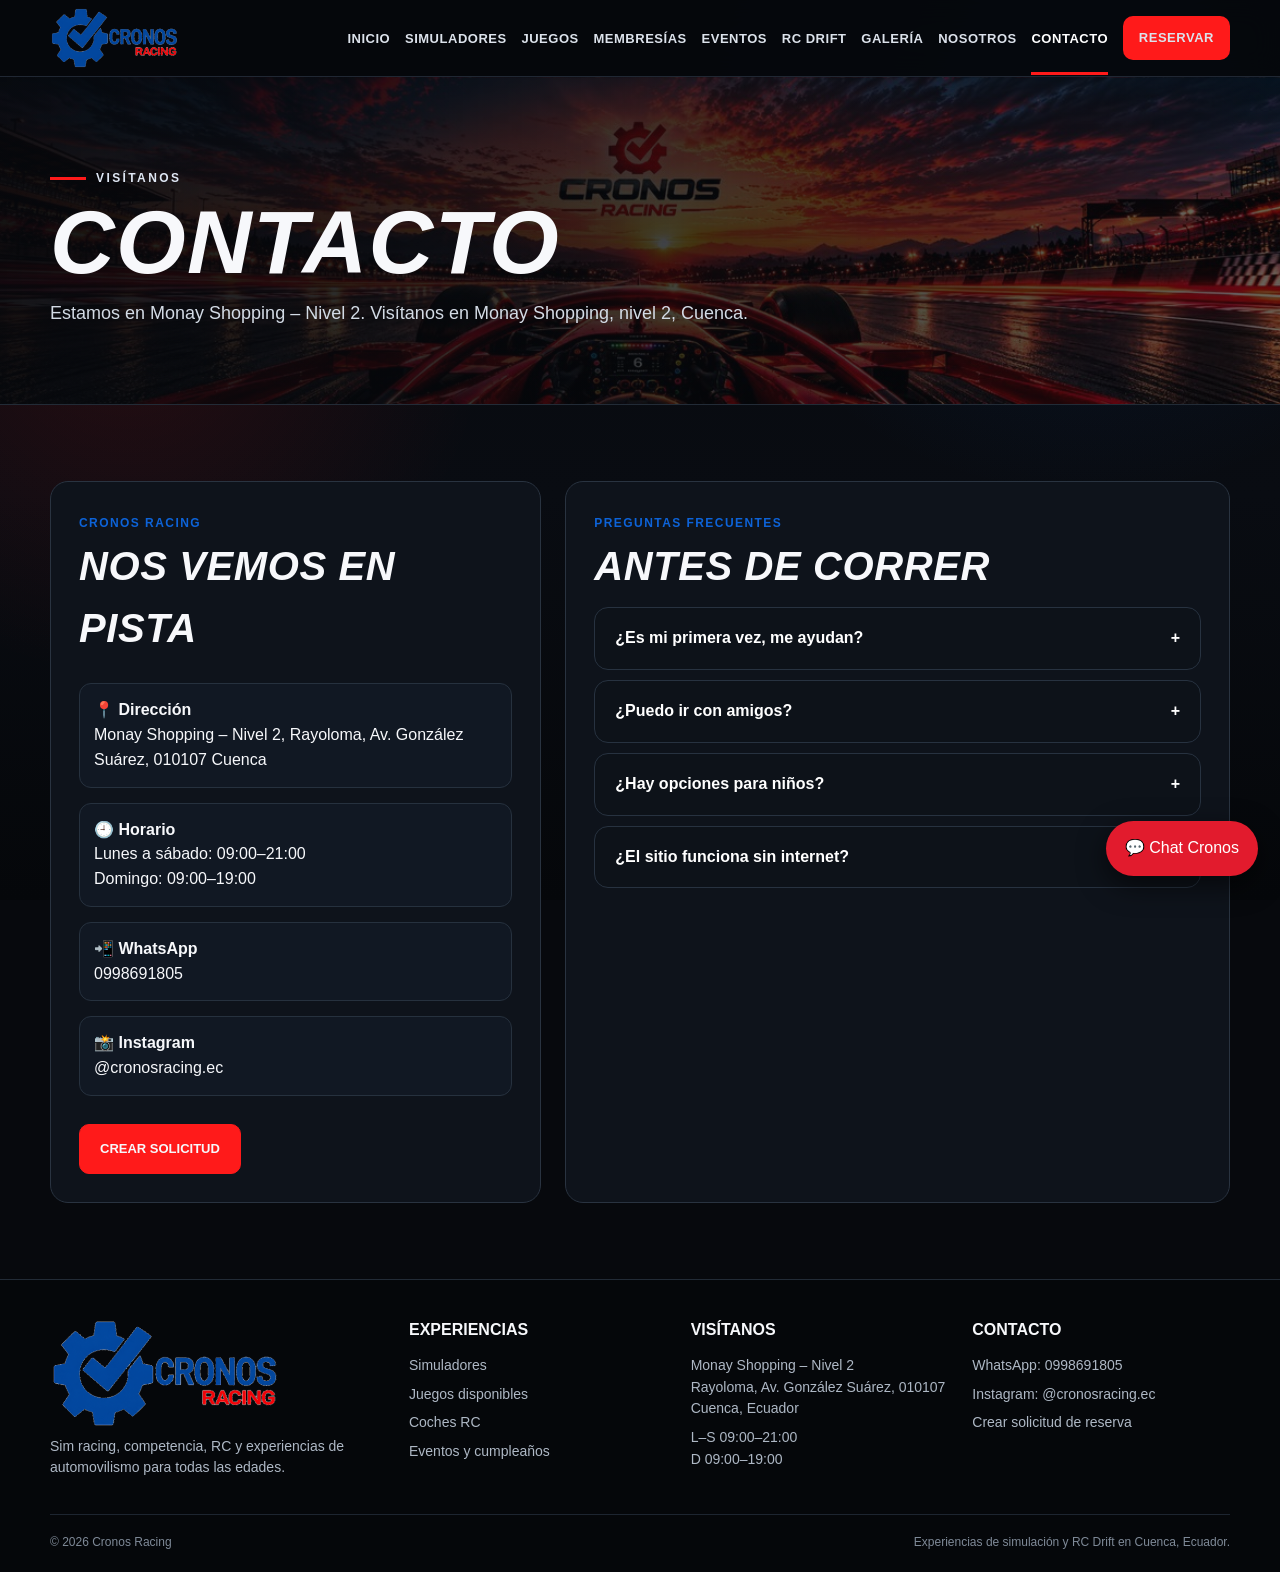
==== sitio/contacto.html @ 38cf517f "Add files via upload" ====
<!doctype html>
<html lang="es">
<head>
<meta charset="utf-8">
<meta name="viewport" content="width=device-width,initial-scale=1">
<meta name="description" content="Cronos Racing Cuenca: simuladores de carreras, RC Drift, membresías, eventos y promociones. Encuéntranos en Monay Shopping, nivel 2.">
<meta name="robots" content="index, follow">
<meta name="theme-color" content="#07090d">
<title>Contacto | Cronos Racing</title>
<link rel="icon" href="assets/images/logo-oficial.png">
<link rel="stylesheet" href="assets/css/styles.css">
</head>
<body>


<header class="site-header">
  <div class="container nav">
    <a class="brand" href="index.html"><img src="assets/images/logo-oficial.png" alt="Cronos Racing"></a>
    <button class="menu-btn" aria-label="Abrir menú">☰</button>
    <nav class="nav-links">
      <a class="" href="index.html">Inicio</a><a class="" href="simuladores.html">Simuladores</a><a class="" href="juegos.html">Juegos</a><a class="" href="membresias.html">Membresías</a><a class="" href="eventos.html">Eventos</a><a class="" href="rc-drift.html">RC Drift</a><a class="" href="galeria.html">Galería</a><a class="" href="nosotros.html">Nosotros</a><a class="active" href="contacto.html">Contacto</a>
      <a class="nav-cta " href="reservar.html">Reservar</a>
    </nav>
  </div>
</header>

<section class="page-hero"><div class="container"><span class="eyebrow">Visítanos</span><h1>Contacto</h1><p>Estamos en Monay Shopping – Nivel 2. Visítanos en Monay Shopping, nivel 2, Cuenca.</p></div></section>
<section class="section"><div class="container contact-grid">
<div class="contact-card"><span class="kicker">Cronos Racing</span><h2>Nos vemos en pista</h2><div class="contact-list"><div><b>📍 Dirección</b><br>Monay Shopping – Nivel 2, Rayoloma, Av. González Suárez, 010107 Cuenca</div><div><b>🕘 Horario</b><br>Lunes a sábado: 09:00–21:00<br>Domingo: 09:00–19:00</div><div><b>📲 WhatsApp</b><br>0998691805</div><div><b>📸 Instagram</b><br>@cronosracing.ec</div></div><div class="btns"><a class="btn primary" href="reservar.html">Crear solicitud</a></div></div>
<div class="form-card"><span class="kicker">Preguntas frecuentes</span><h2>Antes de correr</h2><div class="faq">
<div class="faq-item"><button class="faq-q">¿Es mi primera vez, me ayudan? <span>+</span></button><div class="faq-a">Sí. El equipo te ayuda a elegir auto, pista y configuración.</div></div>
<div class="faq-item"><button class="faq-q">¿Puedo ir con amigos? <span>+</span></button><div class="faq-a">Sí. Pueden comparar tiempos o armar una competencia entre ustedes.</div></div>
<div class="faq-item"><button class="faq-q">¿Hay opciones para niños? <span>+</span></button><div class="faq-a">Sí. La experiencia se adapta al nivel y edad del piloto.</div></div>
<div class="faq-item"><button class="faq-q">¿El sitio funciona sin internet? <span>+</span></button><div class="faq-a">Sí. Todas las páginas, imágenes y estilos están guardados localmente. Los enlaces externos como WhatsApp sí requieren conexión.</div></div>
</div></div>
</div></section>


<footer class="footer">
  <div class="container footer-grid">
    <div>
      <img src="assets/images/logo-oficial.png" alt="Cronos Racing">
      <p>Sim racing, competencia, RC y experiencias de automovilismo para todas las edades.</p>
    </div>
    <div><h4>Experiencias</h4><a href="simuladores.html">Simuladores</a><a href="juegos.html">Juegos disponibles</a><a href="rc-drift.html">Coches RC</a><a href="eventos.html">Eventos y cumpleaños</a></div>
    <div><h4>Visítanos</h4><p>Monay Shopping – Nivel 2<br>Rayoloma, Av. González Suárez, 010107 Cuenca, Ecuador</p><p>L–S 09:00–21:00<br>D 09:00–19:00</p></div>
    <div><h4>Contacto</h4><p>WhatsApp: 0998691805</p><p>Instagram: @cronosracing.ec</p><a href="reservar.html">Crear solicitud de reserva</a></div>
  </div>
  <div class="container footer-bottom">
    <span>© 2026 Cronos Racing</span>
    <span>Experiencias de simulación y RC Drift en Cuenca, Ecuador.</span>
  </div>
</footer>

<script src="assets/js/promociones.js" defer></script>
<script src="assets/js/app.js" defer></script>

</body></html>
---- sitio/assets/css/styles.css ----
:root{
  --bg:#07090d; --bg2:#0d1118; --panel:#111722; --panel2:#171e29;
  --white:#f7f8fb; --muted:#aeb7c5; --red:#ff1a1a; --blue:#0d63d8;
  --line:#26303d; --radius:18px; --shadow:0 18px 45px rgba(0,0,0,.35);
}
*{box-sizing:border-box}
html{scroll-behavior:smooth}
body{margin:0;background:var(--bg);color:var(--white);font-family:Arial,Helvetica,sans-serif;line-height:1.55}
body::before{content:"";position:fixed;inset:0;z-index:-2;background:
radial-gradient(circle at 85% 10%,rgba(13,99,216,.15),transparent 30%),
radial-gradient(circle at 10% 35%,rgba(255,26,26,.12),transparent 28%),
linear-gradient(180deg,#06080c,#090c12 55%,#05070a)}
a{color:inherit;text-decoration:none}
img{max-width:100%;display:block}
.container{width:min(1180px,92vw);margin:auto}
.site-header{position:sticky;top:0;z-index:50;background:rgba(6,8,12,.94);backdrop-filter:blur(14px);border-bottom:1px solid #202733}
.nav{min-height:76px;display:flex;align-items:center;gap:28px}
.brand img{width:220px;height:62px;object-fit:contain;object-position:left center}
.nav-links{display:flex;align-items:center;gap:18px;margin-left:auto;font-size:13px;font-weight:800;text-transform:uppercase;letter-spacing:.04em}
.nav-links a{padding:28px 0 23px;border-bottom:3px solid transparent;color:#dce2eb}
.nav-links a:hover,.nav-links a.active{color:white;border-color:var(--red)}
.nav-cta{background:var(--red)!important;padding:12px 16px!important;border-radius:10px;border:0!important}
.menu-btn{display:none;margin-left:auto;background:#151b24;border:1px solid #2b3543;color:white;border-radius:10px;padding:10px 12px;font-size:20px}
.hero{min-height:610px;position:relative;display:grid;align-items:center;overflow:hidden;border-bottom:1px solid #202a36}
.hero::before{content:"";position:absolute;inset:0;background:
linear-gradient(90deg,rgba(3,5,8,.96) 0%,rgba(3,5,8,.86) 38%,rgba(3,5,8,.32) 68%,rgba(3,5,8,.55) 100%),
url("../images/hero.jpg") center/cover no-repeat;z-index:-1}
.hero-grid{display:grid;grid-template-columns:1.03fr .97fr;align-items:center;min-height:610px}
.hero-copy{padding:70px 0}
.eyebrow{display:inline-flex;gap:10px;align-items:center;color:#dfe7f4;font-weight:800;text-transform:uppercase;letter-spacing:.2em;font-size:12px}
.eyebrow::before{content:"";width:36px;height:3px;background:var(--red)}
h1,h2,h3,.display{font-family:Impact,Haettenschweiler,"Arial Narrow Bold",Arial,sans-serif;font-weight:800;font-style:italic;text-transform:uppercase;letter-spacing:.015em}
.hero h1{font-size:clamp(54px,6.6vw,98px);line-height:.89;margin:20px 0 18px;max-width:760px}
.hero h1 span{color:var(--red)}
.hero p{font-size:18px;color:#d9e0e9;max-width:650px}
.btns{display:flex;flex-wrap:wrap;gap:12px;margin-top:28px}
.btn{display:inline-flex;align-items:center;justify-content:center;gap:9px;padding:14px 20px;border-radius:10px;font-weight:900;text-transform:uppercase;font-size:13px;border:1px solid #3a4657;background:#111721}
.btn.primary{background:var(--red);border-color:var(--red)}
.btn.blue{background:var(--blue);border-color:var(--blue)}
.btn:hover{transform:translateY(-1px);filter:brightness(1.08)}
.hero-cronitos{align-self:end;justify-self:end;width:min(480px,40vw);filter:drop-shadow(0 18px 40px rgba(0,0,0,.45))}
.hero-badges{display:flex;gap:24px;flex-wrap:wrap;margin-top:32px;color:#cbd5e2;font-size:13px;font-weight:700}
.hero-badges span{display:flex;gap:8px;align-items:center}
.hero-badges b{color:white}
.section{padding:76px 0}
.section.light{background:#f5f7fa;color:#0d121a}
.section-head{display:flex;justify-content:space-between;align-items:end;gap:20px;margin-bottom:28px}
.section-head h2{font-size:clamp(36px,4vw,58px);line-height:.94;margin:0}
.section-head p{max-width:620px;color:var(--muted);margin:0}
.light .section-head p{color:#54606e}
.accent{color:var(--red)}
.cards{display:grid;grid-template-columns:repeat(3,1fr);gap:18px}
.card{background:linear-gradient(145deg,#111722,#0b0f15);border:1px solid #242e3b;border-radius:var(--radius);overflow:hidden;box-shadow:var(--shadow)}
.card-image{aspect-ratio:16/10;overflow:hidden;position:relative}
.card-image img{width:100%;height:100%;object-fit:cover;transition:.3s}
.card:hover .card-image img{transform:scale(1.03)}
.card-body{padding:22px}
.card h3{font-size:30px;margin:0 0 8px}
.card p{color:#aeb8c6;margin:0 0 16px}
.tag{display:inline-block;color:white;background:var(--red);font-size:11px;font-weight:900;padding:6px 9px;border-radius:999px;text-transform:uppercase;letter-spacing:.08em}
.price-grid{display:grid;grid-template-columns:repeat(3,1fr);gap:12px;margin-top:18px}
.price{border:1px solid #313b48;border-radius:13px;padding:16px;text-align:center;background:#0a0e14}
.price strong{font-size:28px;display:block;color:white}
.price small{color:#9ca8b7;font-weight:700}
.memberships{display:grid;grid-template-columns:repeat(3,1fr);gap:16px}
.membership{position:relative;padding:26px;border-radius:18px;min-height:265px;background:linear-gradient(145deg,#171c25,#080b10);border:1px solid #2a3442;overflow:hidden}
.membership::after{content:"";position:absolute;inset:auto -60px -80px auto;width:180px;height:180px;border-radius:50%;background:var(--tone);filter:blur(40px);opacity:.24}
.membership.start{--tone:#d69b2d;border-top:3px solid #d69b2d}
.membership.advance{--tone:#0d63d8;border-top:3px solid #0d63d8}
.membership.elite{--tone:#ffffff;border-top:3px solid #dfe9f7;box-shadow:0 0 0 1px rgba(255,255,255,.08),0 16px 40px rgba(13,99,216,.12)}
.membership h3{font-size:36px;margin:0}
.membership .big{font:italic 800 44px Impact,Arial,sans-serif;margin-top:16px}
.membership ul{padding-left:18px;color:#c5cfda}
.membership.elite .tag{background:white;color:#07101c}
.strip{padding:36px;border-radius:22px;background:
linear-gradient(100deg,rgba(13,99,216,.20),rgba(255,26,26,.13)),
linear-gradient(145deg,#121824,#080b10);border:1px solid #283445;display:flex;gap:24px;align-items:center;justify-content:space-between}
.strip h3{font-size:38px;margin:0}
.strip p{margin:8px 0 0;color:#bcc6d3}
.event-grid{display:grid;grid-template-columns:1.35fr .65fr;gap:20px}
.feature-card{position:relative;min-height:390px;border-radius:22px;overflow:hidden;border:1px solid #26303d}
.feature-card img{position:absolute;inset:0;width:100%;height:100%;object-fit:cover}
.feature-card::after{content:"";position:absolute;inset:0;background:linear-gradient(180deg,transparent 20%,rgba(0,0,0,.93) 100%)}
.feature-copy{position:absolute;z-index:2;bottom:0;left:0;right:0;padding:28px}
.feature-copy h3{font-size:42px;margin:0}
.feature-copy p{margin:4px 0 0;color:#dce3ea}
.info-grid{display:grid;grid-template-columns:repeat(4,1fr);gap:14px}
.info{padding:20px;border:1px solid #283240;border-radius:15px;background:#0e131b}
.info b{display:block;margin-bottom:6px}
.info span{color:#aab5c3;font-size:14px}
.page-hero{padding:86px 0 58px;border-bottom:1px solid #222b36;background:
linear-gradient(90deg,rgba(6,8,12,.94),rgba(6,8,12,.60)),
url("../images/sunset.jpg") center/cover}
.page-hero h1{font-size:clamp(50px,7vw,92px);line-height:.9;margin:14px 0}
.page-hero p{max-width:720px;color:#d3dbe5;font-size:18px}
.split{display:grid;grid-template-columns:1fr 1fr;gap:32px;align-items:center}
.media{border-radius:22px;overflow:hidden;border:1px solid #2a3441;box-shadow:var(--shadow)}
.media img{width:100%;height:auto}
.kicker{color:var(--blue);font-weight:900;text-transform:uppercase;letter-spacing:.12em;font-size:12px}
.copy h2{font-size:48px;margin:8px 0 14px}
.copy p{color:#b9c3d0}
.checks{display:grid;gap:10px;margin:20px 0}
.check{display:flex;gap:10px;align-items:start;color:#d8e0e8}
.check::before{content:"✓";color:#fff;background:var(--blue);width:22px;height:22px;border-radius:50%;display:grid;place-items:center;font-size:12px;font-weight:900;flex:0 0 auto}
.table-wrap{overflow:auto;border:1px solid #2a3441;border-radius:16px}
table{width:100%;border-collapse:collapse;min-width:650px}
th,td{padding:15px 16px;border-bottom:1px solid #252f3b;text-align:left}
th{background:#121924;text-transform:uppercase;font-size:12px;letter-spacing:.08em}
td{color:#cbd4df}
.gallery{display:grid;grid-template-columns:repeat(3,1fr);gap:12px}
.gallery button{padding:0;border:0;background:none;border-radius:15px;overflow:hidden;cursor:pointer;aspect-ratio:4/3}
.gallery img{width:100%;height:100%;object-fit:cover;transition:.25s}
.gallery button:hover img{transform:scale(1.03)}
.modal{position:fixed;inset:0;background:rgba(0,0,0,.92);display:none;place-items:center;z-index:100;padding:30px}
.modal.open{display:grid}
.modal img{max-width:min(1200px,94vw);max-height:88vh;border-radius:14px}
.modal-close{position:absolute;right:24px;top:18px;border:0;background:#fff;color:#111;border-radius:50%;width:44px;height:44px;font-size:24px;cursor:pointer}
.faq{display:grid;gap:10px}
.faq-item{border:1px solid #273240;border-radius:14px;overflow:hidden;background:#0d1219}
.faq-q{width:100%;background:none;color:white;border:0;text-align:left;padding:18px 20px;font-weight:900;font-size:16px;cursor:pointer;display:flex;justify-content:space-between}
.faq-a{display:none;padding:0 20px 18px;color:#aeb8c5}
.faq-item.open .faq-a{display:block}
.contact-grid{display:grid;grid-template-columns:.85fr 1.15fr;gap:24px}
.contact-card,.form-card{padding:28px;background:#0e131b;border:1px solid #293340;border-radius:18px}
.contact-card h2,.form-card h2{font-size:40px;margin:0 0 10px}
.contact-list{display:grid;gap:15px;margin-top:24px}
.contact-list div{padding:14px;border-radius:12px;background:#111823;border:1px solid #26313e}
form{display:grid;gap:14px}
label{font-size:12px;text-transform:uppercase;letter-spacing:.08em;font-weight:800;color:#bac4d1}
input,select,textarea{width:100%;padding:13px 14px;border-radius:10px;border:1px solid #354151;background:#0a0f15;color:white;font:inherit}
textarea{min-height:110px;resize:vertical}
.form-row{display:grid;grid-template-columns:1fr 1fr;gap:12px}
.notice{padding:13px 15px;border-radius:10px;background:#101c2d;border:1px solid #20406a;color:#cfe3ff;font-size:13px}
.saved{display:none;padding:12px 14px;border-radius:10px;background:#0f2a1b;border:1px solid #225f3d;color:#d4ffe5}
.saved.show{display:block}
.footer{border-top:1px solid #222b36;background:#05070a;padding:38px 0 20px}
.footer-grid{display:grid;grid-template-columns:1.3fr repeat(3,1fr);gap:24px}
.footer img{width:230px}
.footer h4{margin:0 0 12px;text-transform:uppercase}
.footer a,.footer p{display:block;color:#aeb8c5;font-size:14px;margin:7px 0}
.footer-bottom{margin-top:28px;padding-top:18px;border-top:1px solid #1d2530;color:#7f8a98;font-size:12px;display:flex;justify-content:space-between;gap:15px;flex-wrap:wrap}
.pill{display:inline-flex;padding:6px 10px;border-radius:999px;border:1px solid #3b4655;color:#ccd5df;font-size:12px}
.offline-badge{position:fixed;right:16px;bottom:16px;z-index:40;background:#0e1724;border:1px solid #294b77;color:#cfe2ff;padding:9px 12px;border-radius:999px;font-size:11px;font-weight:800;box-shadow:var(--shadow)}
@media(max-width:980px){
  .menu-btn{display:block}
  .nav-links{display:none;position:absolute;left:4vw;right:4vw;top:76px;background:#0b0f15;border:1px solid #2a3442;border-radius:14px;padding:10px;flex-direction:column;align-items:stretch}
  .nav-links.open{display:flex}
  .nav-links a{padding:12px;border:0;border-radius:8px}
  .nav-links a:hover,.nav-links a.active{background:#151c26}
  .hero-grid,.split,.contact-grid,.event-grid{grid-template-columns:1fr}
  .hero-cronitos{position:absolute;right:-30px;bottom:0;width:320px;opacity:.42}
  .cards,.memberships{grid-template-columns:1fr 1fr}
  .info-grid{grid-template-columns:1fr 1fr}
  .gallery{grid-template-columns:1fr 1fr}
  .footer-grid{grid-template-columns:1fr 1fr}
}
@media(max-width:640px){
  .brand img{width:170px}
  .hero h1{font-size:54px}
  .hero-copy{padding:48px 0}
  .cards,.memberships,.info-grid,.gallery,.footer-grid,.form-row{grid-template-columns:1fr}
  .section{padding:54px 0}
  .section-head{align-items:start;flex-direction:column}
  .strip{align-items:flex-start;flex-direction:column}
  .page-hero{padding:58px 0 44px}
}


/* ====== PUBLICACIONES DESTACADAS ====== */
.featured-wrap{padding:24px 0 14px;background:#06080c;border-bottom:1px solid #202733}
.featured-head{display:flex;align-items:end;justify-content:space-between;gap:18px;margin-bottom:14px}
.featured-head h2{margin:4px 0 0;font-size:30px}
.featured-timer{color:#8793a3;font-size:12px;text-transform:uppercase;letter-spacing:.08em}
.featured-slider{position:relative;height:360px;border:1px solid #293340;border-radius:18px;overflow:hidden;background:#0b0f15;box-shadow:var(--shadow)}
.featured-slide{position:absolute;inset:0;opacity:0;visibility:hidden;transition:opacity .7s ease,visibility .7s ease}
.featured-slide.active{opacity:1;visibility:visible}
.featured-slide img{position:absolute;inset:0;width:100%;height:100%;object-fit:cover;object-position:center}
.featured-slide::after{content:"";position:absolute;inset:0;background:linear-gradient(90deg,rgba(4,6,9,.94) 0%,rgba(4,6,9,.80) 36%,rgba(4,6,9,.22) 72%,rgba(4,6,9,.38) 100%)}
.featured-overlay{position:absolute;z-index:2;left:38px;top:50%;transform:translateY(-50%);max-width:560px}
.featured-overlay h3{font-size:48px;line-height:.95;margin:13px 0 8px}
.featured-overlay p{color:#d5dce6;margin:0 0 18px}
.featured-arrow{position:absolute;z-index:4;top:50%;transform:translateY(-50%);width:42px;height:58px;border:1px solid rgba(255,255,255,.25);background:rgba(0,0,0,.45);color:#fff;font-size:34px;border-radius:10px;cursor:pointer}
.featured-arrow.prev{left:12px}
.featured-arrow.next{right:12px}
.featured-dots{position:absolute;z-index:4;bottom:14px;right:18px;display:flex;gap:7px}
.featured-dot{width:9px;height:9px;border-radius:2px;border:1px solid white;background:transparent;cursor:pointer;padding:0}
.featured-dot.active{background:var(--red);border-color:var(--red)}

/* ====== JUEGOS ====== */
.games-hero{background:linear-gradient(90deg,rgba(6,8,12,.96),rgba(6,8,12,.62)),url("../images/simulator.jpg") center/cover}
.game-grid{display:grid;grid-template-columns:repeat(2,1fr);gap:16px}
.game-grid.compact{grid-template-columns:repeat(4,1fr)}
.game-card{display:grid;grid-template-columns:90px 1fr;gap:18px;align-items:center;background:linear-gradient(145deg,#111722,#0a0f15);border:1px solid #293442;border-radius:16px;padding:18px;min-height:150px}
.game-grid.compact .game-card{grid-template-columns:66px 1fr;min-height:135px}
.game-mark{width:82px;height:82px;border-radius:14px;display:grid;place-items:center;background:linear-gradient(145deg,#0d63d8,#082c63);border:1px solid #347ee2;font:italic 900 29px Impact,Arial,sans-serif;box-shadow:inset 0 0 18px rgba(255,255,255,.08)}
.game-grid.compact .game-mark{width:62px;height:62px;font-size:23px}
.game-card h3{font-size:25px;margin:5px 0 5px}
.game-card p{margin:0;color:#aeb9c6;font-size:14px}
.game-platform{color:#fff;background:#ff1a1a;padding:4px 7px;border-radius:6px;font-size:10px;font-weight:900;letter-spacing:.08em}
.game-cta{margin-top:24px}

/* ====== RESERVA - CANTIDADES ====== */
.equipment-box{border:1px solid #2c3745;border-radius:16px;padding:18px;background:#0a0f15}
.equipment-title{display:flex;justify-content:space-between;align-items:end;gap:18px;margin-bottom:14px}
.equipment-title h3{font-size:27px;margin:3px 0 0}
.equipment-title small{color:#8f9aaa}
.equipment-grid{display:grid;grid-template-columns:1fr 1fr;gap:10px}
.equipment-item{display:flex;justify-content:space-between;align-items:center;gap:14px;background:#111823;border:1px solid #26313e;border-radius:12px;padding:14px;text-transform:none;letter-spacing:0}
.equipment-item span{display:grid;gap:3px}
.equipment-item b{font-size:14px;color:#f6f8fb}
.equipment-item small{font-size:11px;color:#8f9aaa}
.equipment-item input{width:76px;text-align:center;font-weight:900;font-size:18px}
.form-error{display:none;background:#2a1010;border:1px solid #6b2424;color:#ffd6d6;padding:11px 13px;border-radius:10px}
.form-error.show{display:block}

/* Ninguna imagen de contenido se presenta en marcos circulares */
.card-image,.feature-card,.media,.gallery button,.featured-slider,.featured-slide img{border-radius:0}
.card,.feature-card,.media,.featured-slider{border-radius:16px}

@media(max-width:980px){
  .game-grid.compact{grid-template-columns:1fr 1fr}
  .featured-slider{height:330px}
}
@media(max-width:640px){
  .featured-head{align-items:flex-start;flex-direction:column}
  .featured-timer{display:none}
  .featured-slider{height:390px}
  .featured-overlay{left:22px;right:22px;top:auto;bottom:34px;transform:none}
  .featured-overlay h3{font-size:36px}
  .featured-slide::after{background:linear-gradient(180deg,rgba(4,6,9,.12),rgba(4,6,9,.92) 68%)}
  .game-grid,.game-grid.compact,.equipment-grid{grid-template-columns:1fr}
  .equipment-title{align-items:flex-start;flex-direction:column}
}


/* ====== DESTACADOS INTEGRADOS CON LA PORTADA ====== */
.featured-wrap{
  padding:26px 0 0;
  background:linear-gradient(180deg,#06080c 0%,#07090d 100%);
  border-bottom:0;
}
.featured-head{
  margin-bottom:10px;
}
.featured-head h2{
  margin:4px 0 0;
}
.featured-slider{
  width:100%;
  height:390px;
  border:0;
  border-radius:0;
  box-shadow:none;
  background:transparent;
  overflow:hidden;
}
.featured-slide{
  border-radius:0;
}
.featured-slide img{
  border-radius:0 !important;
}
.featured-slide::after{
  background:
    linear-gradient(90deg,rgba(4,6,9,.94) 0%,rgba(4,6,9,.78) 38%,rgba(4,6,9,.16) 76%,rgba(4,6,9,.28) 100%);
}
.featured-overlay{
  left:24px;
}
.featured-dots{
  bottom:16px;
  right:10px;
}
.featured-arrow{
  border-radius:4px;
  background:rgba(0,0,0,.28);
  border-color:rgba(255,255,255,.18);
}
.hero{
  border-top:0;
  margin-top:0;
}
@media(max-width:640px){
  .featured-wrap{padding-top:18px}
  .featured-slider{height:400px}
  .featured-overlay{left:18px;right:18px}
}


/* ====== PUBLICACIONES DESTACADAS: VERSIÓN FULL-BLEED ====== */
.featured-wrap{
  position:relative;
  width:100%;
  padding:0;
  margin:0;
  background:#06080c;
  border:0;
  overflow:hidden;
}
.featured-label{
  position:absolute;
  z-index:7;
  top:18px;
  left:max(24px,calc((100vw - 1180px)/2));
  font-size:11px;
  font-weight:900;
  letter-spacing:.18em;
  color:#fff;
  text-transform:uppercase;
  padding-left:42px;
  text-shadow:0 2px 10px rgba(0,0,0,.65);
}
.featured-label::before{
  content:"";
  position:absolute;
  left:0;
  top:50%;
  width:30px;
  height:3px;
  background:var(--red);
  transform:translateY(-50%);
}
.featured-wrap .featured-slider{
  width:100vw;
  max-width:none;
  height:410px;
  margin:0;
  border:0;
  border-radius:0;
  box-shadow:none;
  background:#06080c;
}
.featured-wrap .featured-overlay{
  left:max(24px,calc((100vw - 1180px)/2));
  max-width:600px;
}
.featured-wrap .featured-dots{
  right:max(24px,calc((100vw - 1180px)/2));
}
.featured-wrap .featured-arrow.prev{left:18px}
.featured-wrap .featured-arrow.next{right:18px}
.featured-wrap + .hero{
  margin-top:0;
  border-top:0;
}
@media(max-width:640px){
  .featured-label{left:18px;top:14px;font-size:10px}
  .featured-wrap .featured-slider{height:420px}
  .featured-wrap .featured-overlay{left:18px;right:18px}
  .featured-wrap .featured-dots{right:18px}
  .featured-wrap .featured-arrow.prev{left:8px}
  .featured-wrap .featured-arrow.next{right:8px}
}


/* CRONOS RACING — RESPONSIVE V4 — reglas compartidas */
html{width:100%;overflow-x:clip;-webkit-text-size-adjust:100%}
body{min-width:0;overflow-x:clip}
*,*::before,*::after{min-width:0}
img,video,iframe,svg{max-width:100%}
button,input,select,textarea{font:inherit}
button,.btn,a,input,select,textarea{-webkit-tap-highlight-color:transparent}
:focus-visible{outline:3px solid #76acff;outline-offset:3px}
.container{width:min(1180px,calc(100% - 40px))}
.nav{gap:clamp(10px,1.6vw,24px)}
.brand{flex:0 1 auto;min-width:0}
.brand img{max-width:100%;height:auto;max-height:62px}
.nav-links{gap:clamp(7px,1.15vw,18px);min-width:0}
.nav-links a{white-space:nowrap}
.hero-grid>*{min-width:0}
.hero h1,.page-hero h1,.section-head h2,.copy h2,.feature-copy h3{overflow-wrap:break-word}
.hero h1{font-size:clamp(42px,6.6vw,98px)}
.cards,.memberships,.gallery,.info-grid,.footer-grid,.event-grid,.split,.contact-grid,.form-row,.price-grid{min-width:0}
.card,.membership,.feature-card,.info,.contact-card,.form-card{min-width:0}
.table-wrap{max-width:100%;overflow-x:auto;-webkit-overflow-scrolling:touch}
.table-wrap table{min-width:650px}
.featured-wrap .featured-slider{width:100%;max-width:100%}
.featured-slide img{object-fit:cover}
.featured-overlay,.feature-copy{min-width:0}
.btn,.nav-cta{min-height:44px}
input,select,textarea{min-width:0;max-width:100%}
@media(max-width:1100px){
  .menu-btn{display:flex;align-items:center;justify-content:center;flex-shrink:0;min-width:46px;min-height:46px;cursor:pointer}
  .nav-links{display:none;position:absolute;top:calc(100% + 1px);left:0;right:0;max-height:calc(100dvh - 80px);overflow-y:auto;overscroll-behavior:contain;background:#0b0f15;padding:12px max(20px,calc((100vw - 1180px)/2));border:1px solid #2a3442;border-radius:0 0 14px 14px;box-shadow:0 14px 30px rgba(0,0,0,.55);flex-direction:column;align-items:stretch;margin:0;gap:2px}
  .nav-links.open{display:flex}
  .nav-links a{white-space:normal;padding:13px 15px;border:0;border-radius:8px;min-height:44px}
  .nav-links a:hover,.nav-links a.active{background:#151c26}
}
@media(min-width:1101px){.nav-links{display:flex!important}}
@media(max-width:980px){
  .hero-grid,.split,.contact-grid,.event-grid{grid-template-columns:minmax(0,1fr)}
  .hero-grid{min-height:520px}
  .hero{min-height:520px}
  .hero-copy{position:relative;z-index:1;padding:62px 0}
  .cards,.memberships{grid-template-columns:repeat(2,minmax(0,1fr))}
  .gallery,.info-grid,.footer-grid{grid-template-columns:repeat(2,minmax(0,1fr))}
  .strip{flex-wrap:wrap}
}
@media(max-width:640px){
  .container{width:calc(100% - 32px)}
  .nav{min-height:66px}
  .brand img{width:min(174px,calc(100vw - 110px));max-height:54px}
  .nav-links{max-height:calc(100dvh - 67px)}
  .hero,.hero-grid{min-height:0}
  .hero-copy{padding:58px 0 72px}
  .hero h1{font-size:clamp(40px,12vw,64px);line-height:.96}
  .hero p,.page-hero p{font-size:16px}
  .hero-cronitos{width:min(255px,58vw);right:-40px;opacity:.22;pointer-events:none}
  .hero-badges{gap:10px 16px}
  .btns{display:grid;grid-template-columns:minmax(0,1fr);gap:10px}
  .btns .btn{width:100%;text-align:center}
  .section{padding:46px 0}
  .cards,.memberships,.info-grid,.gallery,.footer-grid,.form-row,.price-grid{grid-template-columns:minmax(0,1fr)}
  .card-body,.contact-card,.form-card{padding:18px}
  .copy h2{font-size:clamp(34px,9vw,48px)}
  .section-head h2{font-size:clamp(34px,10vw,52px)}
  .strip{padding:22px;gap:16px}
  .strip h3{font-size:clamp(28px,8vw,38px)}
  .feature-card{min-height:310px}
  .feature-copy{padding:20px}
  .feature-copy h3{font-size:clamp(28px,8vw,42px)}
  .page-hero{padding:46px 0 38px}
  .page-hero h1{font-size:clamp(40px,12vw,68px)}
  .featured-wrap .featured-slider{height:clamp(390px,112vw,500px)}
  .featured-wrap .featured-overlay{left:22px;right:22px;max-width:none;top:50%}
  .featured-slide::after{background:linear-gradient(90deg,rgba(4,6,9,.92),rgba(4,6,9,.55))}
  .featured-wrap .featured-arrow.prev{left:4px}
  .featured-wrap .featured-arrow.next{right:4px}
  .featured-wrap .featured-dots{right:16px;bottom:10px}
  .featured-label{left:16px}
  .footer{padding-bottom:60px}
  .offline-badge{bottom:8px;right:8px;max-width:calc(100vw - 16px);font-size:10px}
  .modal{padding:12px}
  .modal img{max-width:100%;max-height:82dvh;object-fit:contain}
  .modal-close{right:12px;top:12px}
}
@media(max-width:380px){
  .container{width:calc(100% - 24px)}
  .hero h1{font-size:40px}
  .featured-overlay{font-size:14px}
  .membership{padding:18px}
  .membership .big{font-size:36px}
  .card h3{font-size:26px}
}
@media(prefers-reduced-motion:reduce){html{scroll-behavior:auto}*,*::before,*::after{transition-duration:.01ms!important;animation-duration:.01ms!important}}

/* V5: noticias compactas y chat adaptable */
.featured-wrap .featured-slider{height:275px}
.featured-wrap .featured-overlay{max-width:550px}
.featured-wrap .featured-overlay h3{font-size:clamp(23px,3vw,38px);line-height:1.1}
@media(max-width:640px){
 .featured-wrap .featured-slider{height:290px}
 .featured-wrap .featured-overlay{bottom:33px;left:20px;right:20px}
 .featured-wrap .featured-overlay h3{font-size:clamp(22px,6vw,29px)}
 .featured-wrap .featured-overlay p{font-size:13px;line-height:1.35;margin:6px 0 10px}
 .featured-wrap .featured-overlay .btn{padding:9px 13px;font-size:12px}
}
.cr-chat-toggle{position:fixed;right:22px;bottom:24px;z-index:1200;border:0;border-radius:999px;background:#e21b2d;color:#fff;font:800 15px inherit;font-family:inherit;padding:15px 19px;cursor:pointer;box-shadow:0 9px 28px #0009;display:flex;align-items:center;gap:9px}
.cr-chat-toggle:hover{background:#bb1123}
.cr-chat{position:fixed;z-index:1201;right:22px;bottom:86px;width:min(365px,calc(100vw - 24px));height:min(520px,calc(100dvh - 110px));display:none;flex-direction:column;border:1px solid #46505b;border-radius:17px;overflow:hidden;background:#111820;color:#fff;box-shadow:0 15px 65px #000b;font-family:inherit}
.cr-chat.open{display:flex}
.cr-chat-head{background:#ad0f21;display:flex;align-items:center;justify-content:space-between;padding:13px 16px;gap:12px}
.cr-chat-head strong{display:block;font-size:16px}.cr-chat-head small{display:block;font-size:11px;opacity:.9;margin-top:2px}
.cr-chat-close{background:transparent;color:#fff;border:0;cursor:pointer;font-size:26px;line-height:1;padding:3px}
.cr-chat-messages{padding:17px 13px;overflow-y:auto;flex:1;display:flex;flex-direction:column;gap:10px;overscroll-behavior:contain}
.cr-chat-bubble{max-width:91%;padding:10px 13px;border-radius:13px;background:#26313c;color:#f4f6fa;font-size:13px;line-height:1.45;white-space:pre-line;overflow-wrap:anywhere}
.cr-chat-bubble.user{background:#ae192a;align-self:flex-end}
.cr-chat-options{display:flex;flex-wrap:wrap;gap:6px;padding:11px 13px 4px;border-top:1px solid #303943}
.cr-chat-options button{font:inherit;font-size:12px;color:#fff;border:1px solid #535f6a;border-radius:18px;background:#1e2933;padding:7px 10px;cursor:pointer}
.cr-chat-options button:hover{border-color:#e21b2d}
.cr-chat-form{display:flex;gap:6px;padding:10px 12px 12px}
.cr-chat-form input{width:100%;flex:1;min-width:0;background:#fff;color:#111;border:1px solid #c9c9c9;border-radius:9px;padding:10px 11px;font:inherit;font-size:13px}
.cr-chat-form button{border:0;border-radius:9px;background:#e21b2d;color:#fff;padding:10px 12px;font:700 13px inherit;font-family:inherit;cursor:pointer}
.cr-chat-wa{display:block;text-align:center;background:#193b2b;color:#e0ffea!important;text-decoration:none;padding:10px;font-size:13px;font-weight:700}
@media(max-width:480px){.cr-chat-toggle{right:13px;bottom:14px;padding:13px 15px}.cr-chat{right:10px;bottom:72px;width:calc(100vw - 20px);height:min(510px,calc(100dvh - 91px))}}

/* Cronos Racing V6 - catálogo detallado */
.cr-product-grid{display:grid;grid-template-columns:repeat(4,minmax(0,1fr));gap:16px;margin-top:26px}
.cr-product{background:#111721;color:#fff;border:1px solid #354153;border-radius:14px;overflow:hidden;display:flex;flex-direction:column;min-width:0}
.cr-product img{width:100%;height:155px;object-fit:cover}
.cr-product-body{padding:18px;display:flex;flex:1;flex-direction:column;gap:12px}
.cr-product h3{font-size:1.35rem;margin:0;color:#fff}
.cr-product p,.cr-product li{color:#d8e0e9;font-size:.94rem;line-height:1.55}
.cr-product ul{padding-left:19px;margin:0;flex:1}
.cr-product .cr-prices{display:grid;grid-template-columns:repeat(3,minmax(0,1fr));gap:5px}
.cr-product .cr-prices>div{border-radius:7px;text-align:center;background:#222d3c;padding:10px 2px}
.cr-product .cr-prices small{display:block;font-size:.7rem;color:#b7c3d1}
.cr-product .cr-prices strong{display:block;font-size:1.3rem;color:#fff}
.cr-product .btn{display:block;text-align:center}
.cr-table-scroll{width:100%;overflow-x:auto}
.cr-compare{width:100%;border-collapse:collapse;min-width:560px}
.cr-compare th,.cr-compare td{padding:13px 15px;text-align:left;border-bottom:1px solid #8893a24a}
.cr-compare th{background:#131d2a;color:white}.cr-compare td{line-height:1.5}
.cr-feature{margin:14px 0;padding:16px 20px;background:#111b2b;border-left:4px solid #e51629;color:#fff;border-radius:6px}
.cr-price-note{font-size:.88rem;opacity:.83;margin-top:10px}
@media(max-width:1100px){.cr-product-grid{grid-template-columns:repeat(2,minmax(0,1fr))}}
@media(max-width:640px){.cr-product-grid{grid-template-columns:1fr}.cr-product img{height:195px}.cr-product-body{padding:16px}.cr-product .cr-prices strong{font-size:1.25rem}}

/* V8: Nuevos juegos y galería personal */
.game-platform.testing{background:#233449;border:1px solid #617994;color:#d7eaff;display:inline-block}
.testing-games{margin-bottom:10px}.testing-note{font-size:13px;color:#a9b8ca}
.gallery-toolbar{display:flex;gap:20px;align-items:center;justify-content:space-between;flex-wrap:wrap;margin-bottom:14px}
.gallery-toolbar h2{margin:0 0 6px}.gallery-toolbar p{margin:0;color:#b6c0ce;font-size:14px}
.gallery-upload-btn{display:inline-flex;align-items:center;gap:11px;background:#ed1428;color:white;font-weight:800;padding:13px 20px;cursor:pointer;border-radius:9px;white-space:nowrap;min-height:48px}
.gallery-upload-btn:hover{background:#be0c1e}.gallery-local-note{color:#acb9cb;font-size:12px;margin:0 0 22px;line-height:1.5}
.gallery-user-item{position:relative;min-width:0}.gallery-user-item button[data-lightbox]{display:block;width:100%;height:100%}
.gallery-user-item .gallery-remove{position:absolute;right:8px;top:8px;background:rgba(7,9,13,.9);color:white;border:1px solid #64748b;border-radius:8px;padding:7px 9px;cursor:pointer;font-weight:700;z-index:2;aspect-ratio:auto;width:auto;height:auto}
@media(max-width:600px){.gallery-toolbar{align-items:stretch}.gallery-toolbar > div{width:100%}.gallery-upload-btn{justify-content:center;width:100%}}

/* V9: carrusel y administrador local de promociones */
.promo-wrap .featured-label{z-index:3}
.promo-manager{background:#090d13;padding:10px 0 22px}
.promo-admin-details{border:1px solid #334052;background:#111823;border-radius:12px;color:#f2f5fa}
.promo-admin-details>summary{cursor:pointer;padding:14px 18px;font-weight:750;list-style-position:inside}
.promo-admin-content{padding:0 18px 20px}
.promo-admin-content p{color:#c4ceda;font-size:.9rem;line-height:1.5}
.promo-form{display:grid;grid-template-columns:repeat(2,minmax(0,1fr));gap:12px}
.promo-form label{display:flex;flex-direction:column;gap:7px;font-size:.85rem;color:#d6e2f0;font-weight:650}
.promo-form input{width:100%;min-width:0;padding:12px;border-radius:8px;border:1px solid #58677c;background:#0b111a;color:#f5f5fa}
.promo-form input[type=file]{font-size:.8rem}
.promo-form .btn{justify-self:start;align-self:end}
.promo-status{font-size:.85rem;margin:12px 0;color:#f4d88b}
.promo-saved-list{display:grid;gap:7px}
.promo-saved-item{display:flex;gap:12px;align-items:center;justify-content:space-between;background:#1b2838;border-radius:8px;padding:9px 12px}
.promo-saved-item button{background:#761322;color:white;border:0;border-radius:6px;padding:8px 11px;cursor:pointer}
.promo-custom-slide img{object-fit:contain;background:#07090d}
.promo-custom-slide:has(.featured-overlay) img{object-fit:cover}
@media(max-width:640px){.promo-form{grid-template-columns:1fr}.promo-admin-content{padding:0 12px 16px}.promo-wrap .featured-slider{height:290px}}
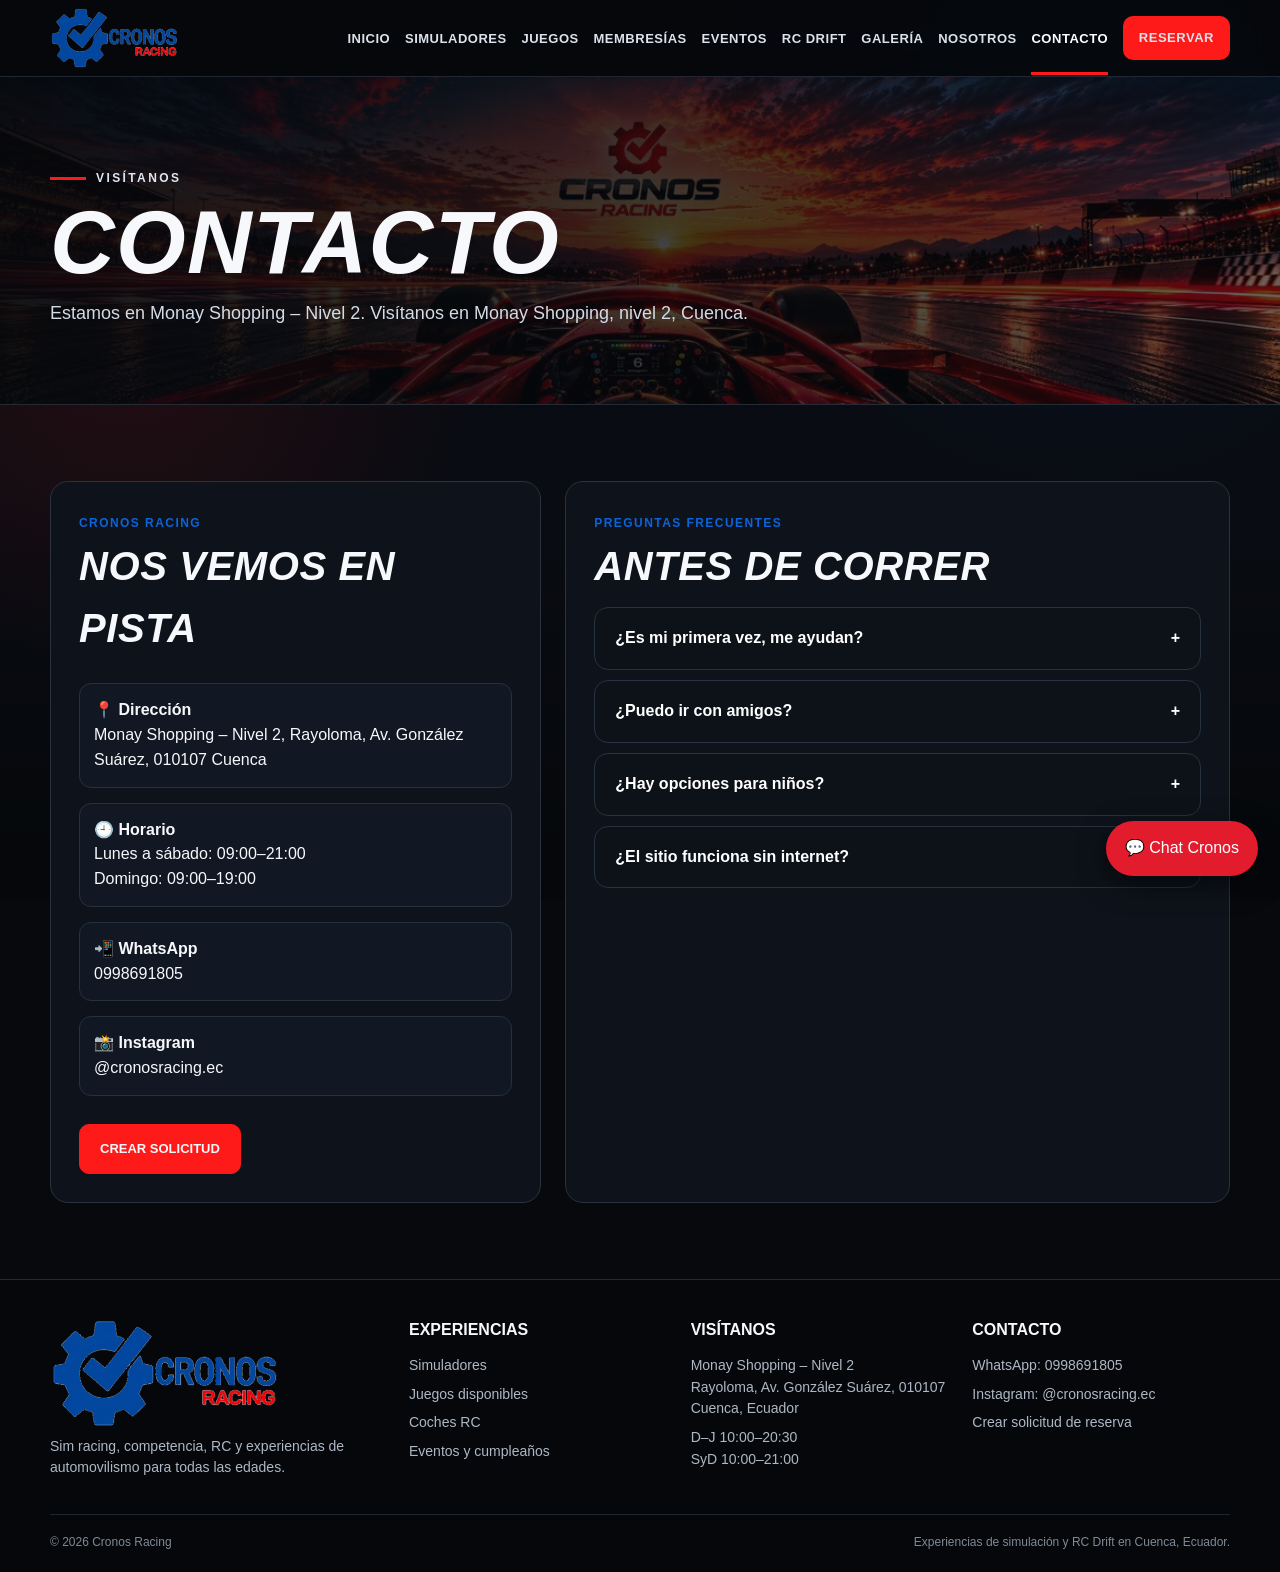
==== commit d98a911f: "Update contacto.html" ====
--- a/sitio/contacto.html
+++ b/sitio/contacto.html
@@ -43,7 +43,7 @@
       <p>Sim racing, competencia, RC y experiencias de automovilismo para todas las edades.</p>
     </div>
     <div><h4>Experiencias</h4><a href="simuladores.html">Simuladores</a><a href="juegos.html">Juegos disponibles</a><a href="rc-drift.html">Coches RC</a><a href="eventos.html">Eventos y cumpleaños</a></div>
-    <div><h4>Visítanos</h4><p>Monay Shopping – Nivel 2<br>Rayoloma, Av. González Suárez, 010107 Cuenca, Ecuador</p><p>L–S 09:00–21:00<br>D 09:00–19:00</p></div>
+    <div><h4>Visítanos</h4><p>Monay Shopping – Nivel 2<br>Rayoloma, Av. González Suárez, 010107 Cuenca, Ecuador</p><p>D–J 10:00–20:30<br>SyD 10:00–21:00</p></div>
     <div><h4>Contacto</h4><p>WhatsApp: 0998691805</p><p>Instagram: @cronosracing.ec</p><a href="reservar.html">Crear solicitud de reserva</a></div>
   </div>
   <div class="container footer-bottom">
@@ -55,4 +55,4 @@
 <script src="assets/js/promociones.js" defer></script>
 <script src="assets/js/app.js" defer></script>
 
-</body></html>+</body></html>
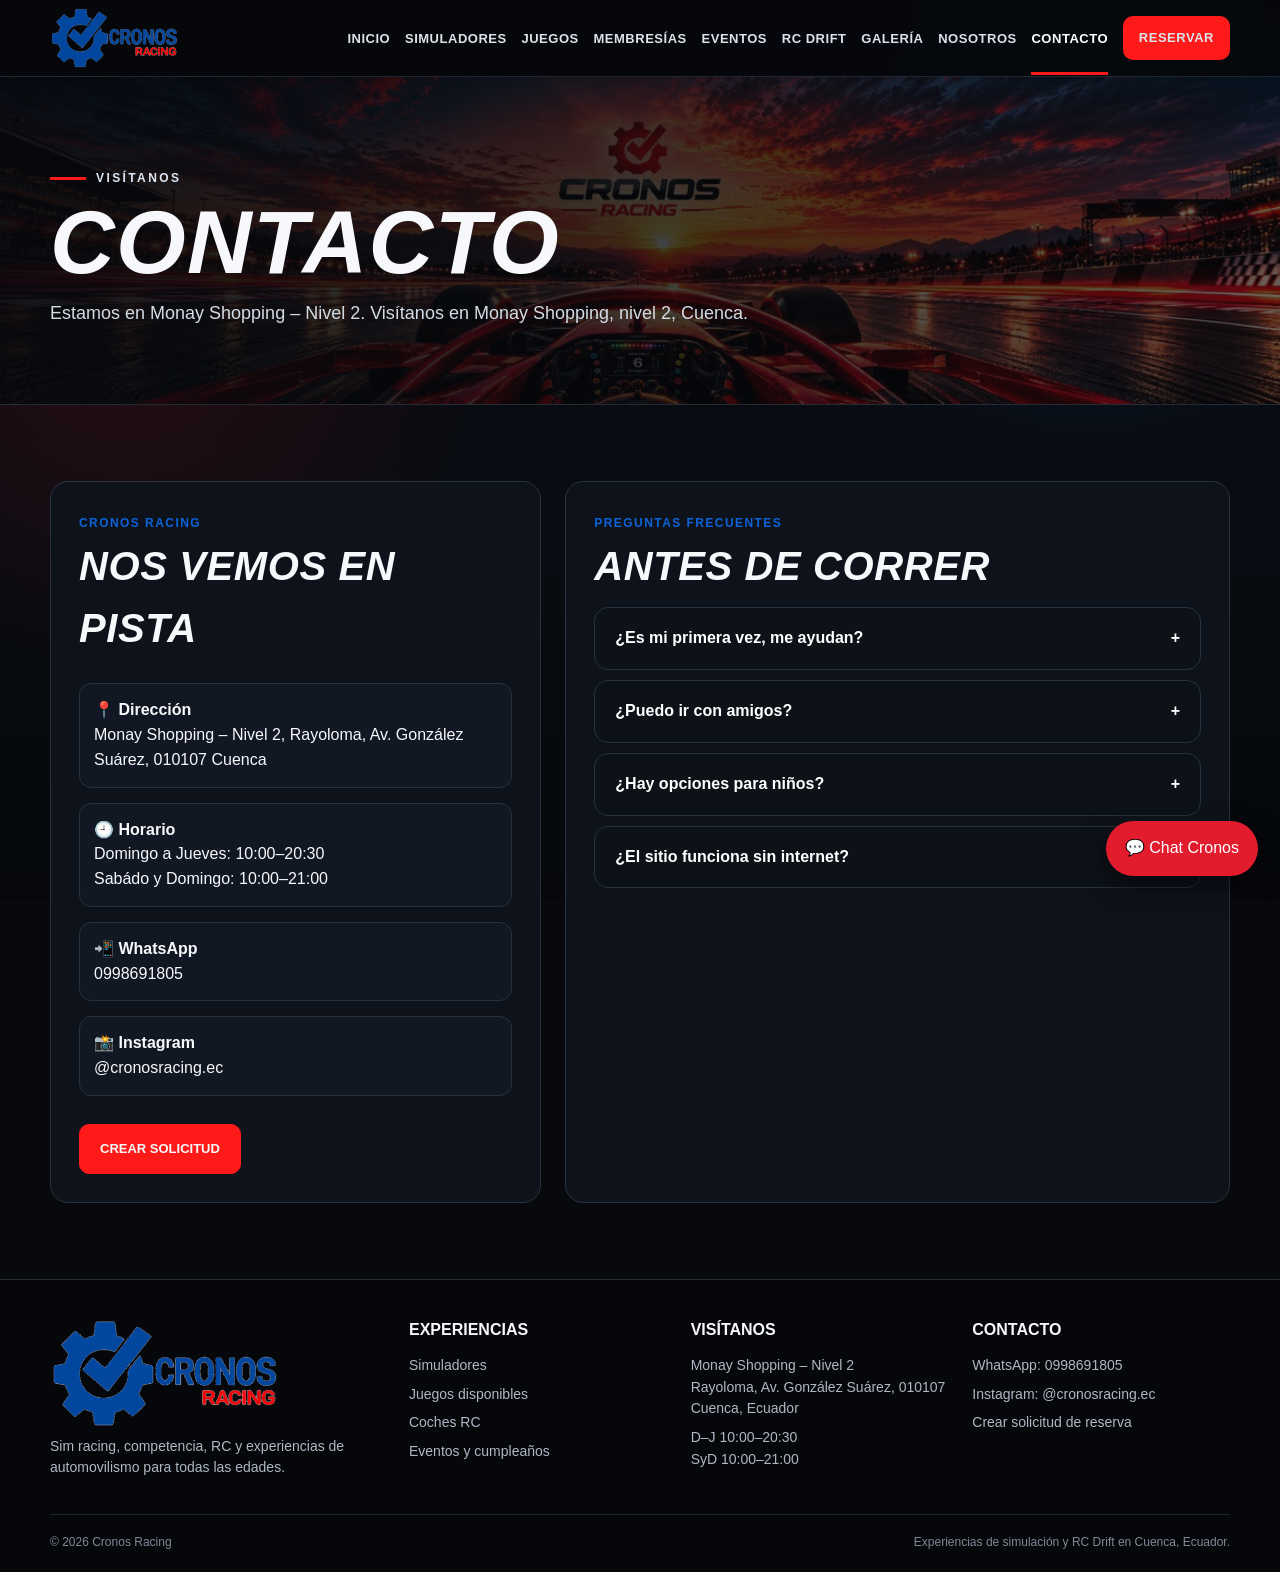
==== commit 2b76d1fa: "Update contact information for Cronos Racing" ====
--- a/sitio/contacto.html
+++ b/sitio/contacto.html
@@ -26,7 +26,7 @@
 
 <section class="page-hero"><div class="container"><span class="eyebrow">Visítanos</span><h1>Contacto</h1><p>Estamos en Monay Shopping – Nivel 2. Visítanos en Monay Shopping, nivel 2, Cuenca.</p></div></section>
 <section class="section"><div class="container contact-grid">
-<div class="contact-card"><span class="kicker">Cronos Racing</span><h2>Nos vemos en pista</h2><div class="contact-list"><div><b>📍 Dirección</b><br>Monay Shopping – Nivel 2, Rayoloma, Av. González Suárez, 010107 Cuenca</div><div><b>🕘 Horario</b><br>Lunes a sábado: 09:00–21:00<br>Domingo: 09:00–19:00</div><div><b>📲 WhatsApp</b><br>0998691805</div><div><b>📸 Instagram</b><br>@cronosracing.ec</div></div><div class="btns"><a class="btn primary" href="reservar.html">Crear solicitud</a></div></div>
+<div class="contact-card"><span class="kicker">Cronos Racing</span><h2>Nos vemos en pista</h2><div class="contact-list"><div><b>📍 Dirección</b><br>Monay Shopping – Nivel 2, Rayoloma, Av. González Suárez, 010107 Cuenca</div><div><b>🕘 Horario</b><br>Domingo a Jueves: 10:00–20:30<br>Sabádo y Domingo: 10:00–21:00</div><div><b>📲 WhatsApp</b><br>0998691805</div><div><b>📸 Instagram</b><br>@cronosracing.ec</div></div><div class="btns"><a class="btn primary" href="reservar.html">Crear solicitud</a></div></div>
 <div class="form-card"><span class="kicker">Preguntas frecuentes</span><h2>Antes de correr</h2><div class="faq">
 <div class="faq-item"><button class="faq-q">¿Es mi primera vez, me ayudan? <span>+</span></button><div class="faq-a">Sí. El equipo te ayuda a elegir auto, pista y configuración.</div></div>
 <div class="faq-item"><button class="faq-q">¿Puedo ir con amigos? <span>+</span></button><div class="faq-a">Sí. Pueden comparar tiempos o armar una competencia entre ustedes.</div></div>
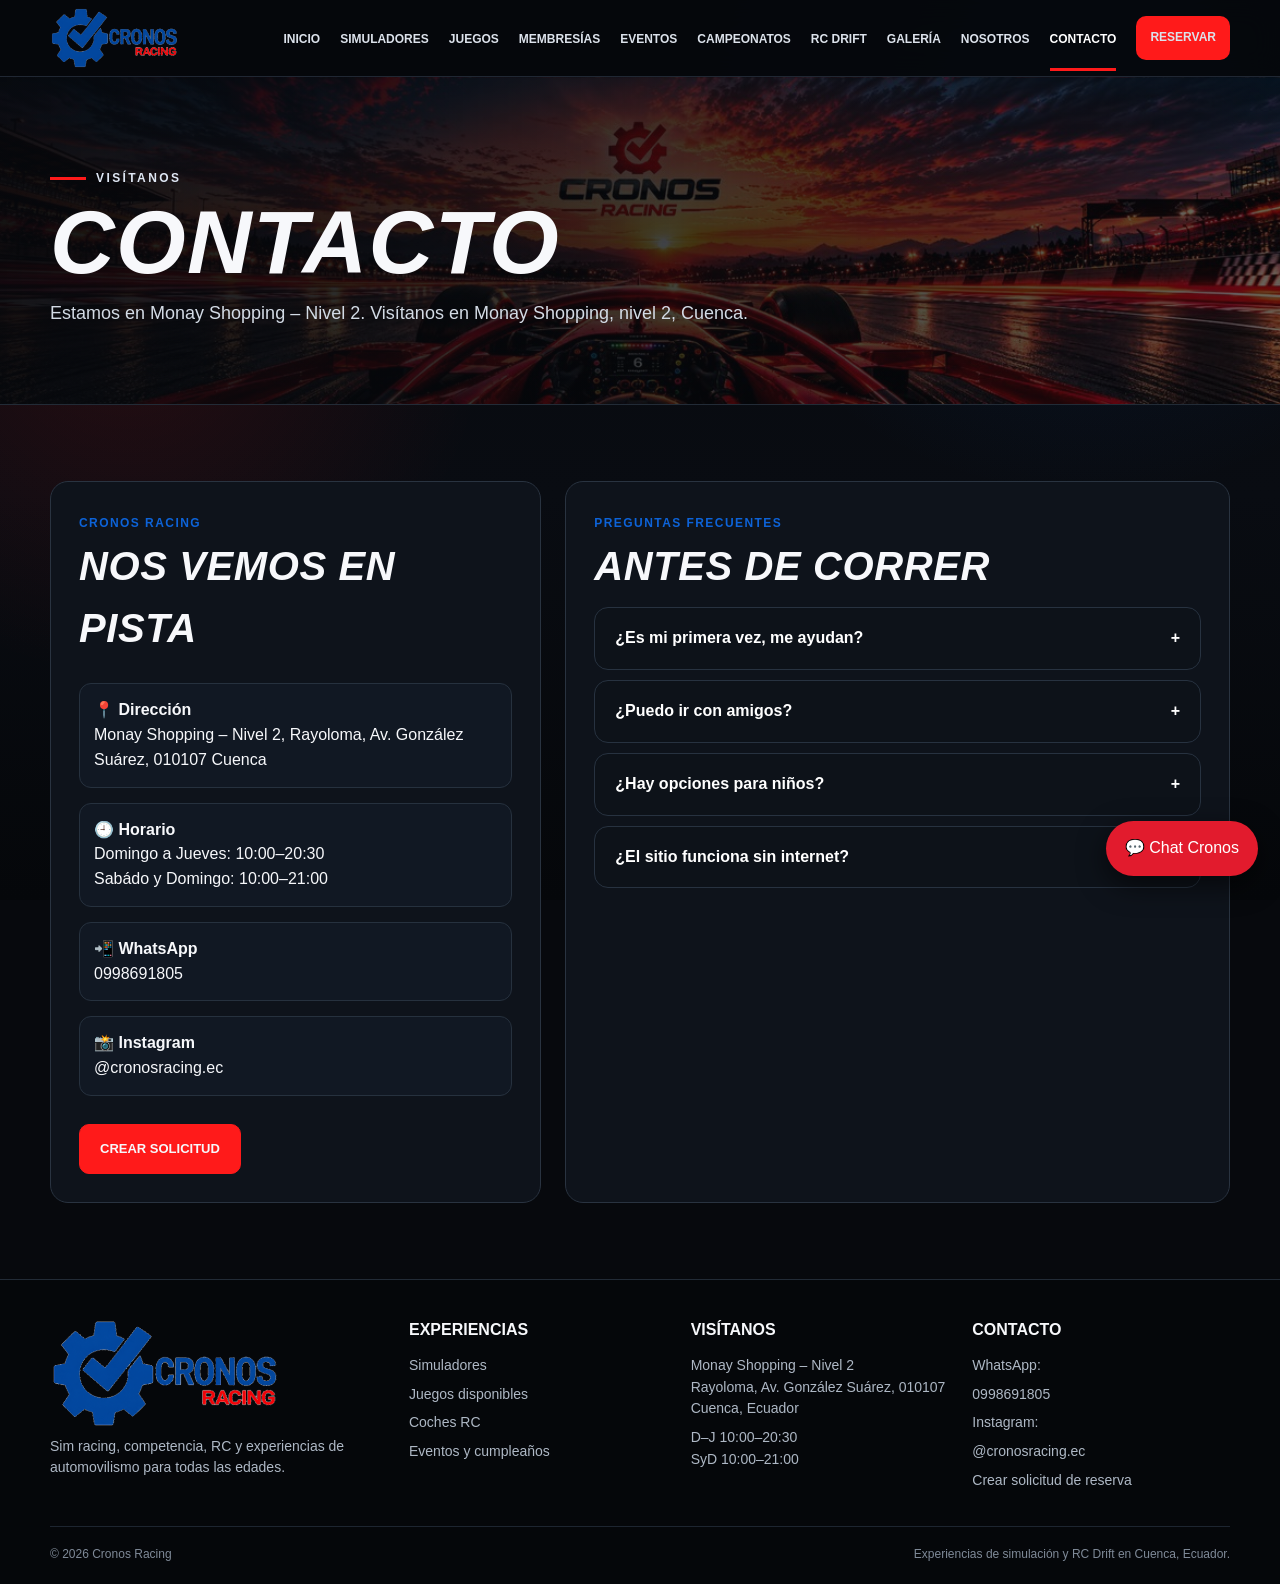
==== commit 0ac7cfe5: "Update contacto.html" ====
--- a/sitio/contacto.html
+++ b/sitio/contacto.html
@@ -26,7 +26,7 @@
 
 <section class="page-hero"><div class="container"><span class="eyebrow">Visítanos</span><h1>Contacto</h1><p>Estamos en Monay Shopping – Nivel 2. Visítanos en Monay Shopping, nivel 2, Cuenca.</p></div></section>
 <section class="section"><div class="container contact-grid">
-<div class="contact-card"><span class="kicker">Cronos Racing</span><h2>Nos vemos en pista</h2><div class="contact-list"><div><b>📍 Dirección</b><br>Monay Shopping – Nivel 2, Rayoloma, Av. González Suárez, 010107 Cuenca</div><div><b>🕘 Horario</b><br>Domingo a Jueves: 10:00–20:30<br>Sabádo y Domingo: 10:00–21:00</div><div><b>📲 WhatsApp</b><br>0998691805</div><div><b>📸 Instagram</b><br>@cronosracing.ec</div></div><div class="btns"><a class="btn primary" href="reservar.html">Crear solicitud</a></div></div>
+<div class="contact-card"><span class="kicker">Cronos Racing</span><h2>Nos vemos en pista</h2><div class="contact-list"><div><b>📍 Dirección</b><br>Monay Shopping – Nivel 2, Rayoloma, Av. González Suárez, 010107 Cuenca</div><div><b>🕘 Horario</b><br>Domingo a Jueves: 10:00–20:30<br>Sabádo y Domingo: 10:00–21:00</div><div><b>📲 WhatsApp</b><br><a href="https://wa.me/593998691805" target="_blank" rel="noopener noreferrer">0998691805</a></div><div><b>📸 Instagram</b><br><a href="https://www.instagram.com/cronosracing.ec/" target="_blank" rel="noopener noreferrer">@cronosracing.ec</a></div></div><div class="btns"><a class="btn primary" href="reservar.html">Crear solicitud</a></div></div>
 <div class="form-card"><span class="kicker">Preguntas frecuentes</span><h2>Antes de correr</h2><div class="faq">
 <div class="faq-item"><button class="faq-q">¿Es mi primera vez, me ayudan? <span>+</span></button><div class="faq-a">Sí. El equipo te ayuda a elegir auto, pista y configuración.</div></div>
 <div class="faq-item"><button class="faq-q">¿Puedo ir con amigos? <span>+</span></button><div class="faq-a">Sí. Pueden comparar tiempos o armar una competencia entre ustedes.</div></div>
@@ -44,7 +44,7 @@
     </div>
     <div><h4>Experiencias</h4><a href="simuladores.html">Simuladores</a><a href="juegos.html">Juegos disponibles</a><a href="rc-drift.html">Coches RC</a><a href="eventos.html">Eventos y cumpleaños</a></div>
     <div><h4>Visítanos</h4><p>Monay Shopping – Nivel 2<br>Rayoloma, Av. González Suárez, 010107 Cuenca, Ecuador</p><p>D–J 10:00–20:30<br>SyD 10:00–21:00</p></div>
-    <div><h4>Contacto</h4><p>WhatsApp: 0998691805</p><p>Instagram: @cronosracing.ec</p><a href="reservar.html">Crear solicitud de reserva</a></div>
+    <div><h4>Contacto</h4><p>WhatsApp: <a href="https://wa.me/593998691805" target="_blank" rel="noopener noreferrer">0998691805</a></p><p>Instagram: <a href="https://www.instagram.com/cronosracing.ec/" target="_blank" rel="noopener noreferrer">@cronosracing.ec</a></p><a href="reservar.html">Crear solicitud de reserva</a></div>
   </div>
   <div class="container footer-bottom">
     <span>© 2026 Cronos Racing</span>
--- a/sitio/assets/css/styles.css
+++ b/sitio/assets/css/styles.css
@@ -527,3 +527,37 @@
 .promo-custom-slide img{object-fit:contain;background:#07090d}
 .promo-custom-slide:has(.featured-overlay) img{object-fit:cover}
 @media(max-width:640px){.promo-form{grid-template-columns:1fr}.promo-admin-content{padding:0 12px 16px}.promo-wrap .featured-slider{height:290px}}
+
+/* CRONOS RACING - MENU SUPERIOR */
+
+@media (min-width: 1101px) {
+  .nav {
+    gap: 18px;
+  }
+
+  .brand img {
+    width: 175px;
+  }
+
+  .nav-links {
+    gap: 20px;
+    font-size: 12px;
+    letter-spacing: 0;
+  }
+
+  .nav-links a {
+    white-space: nowrap;
+    padding: 25px 0 20px;
+  }
+
+  .nav-links .nav-cta {
+    padding: 12px 14px !important;
+  }
+}
+
+/* Menu para tablets y celulares */
+@media (max-width: 1100px) {
+  .nav-links {
+    gap: 8px;
+  }
+}
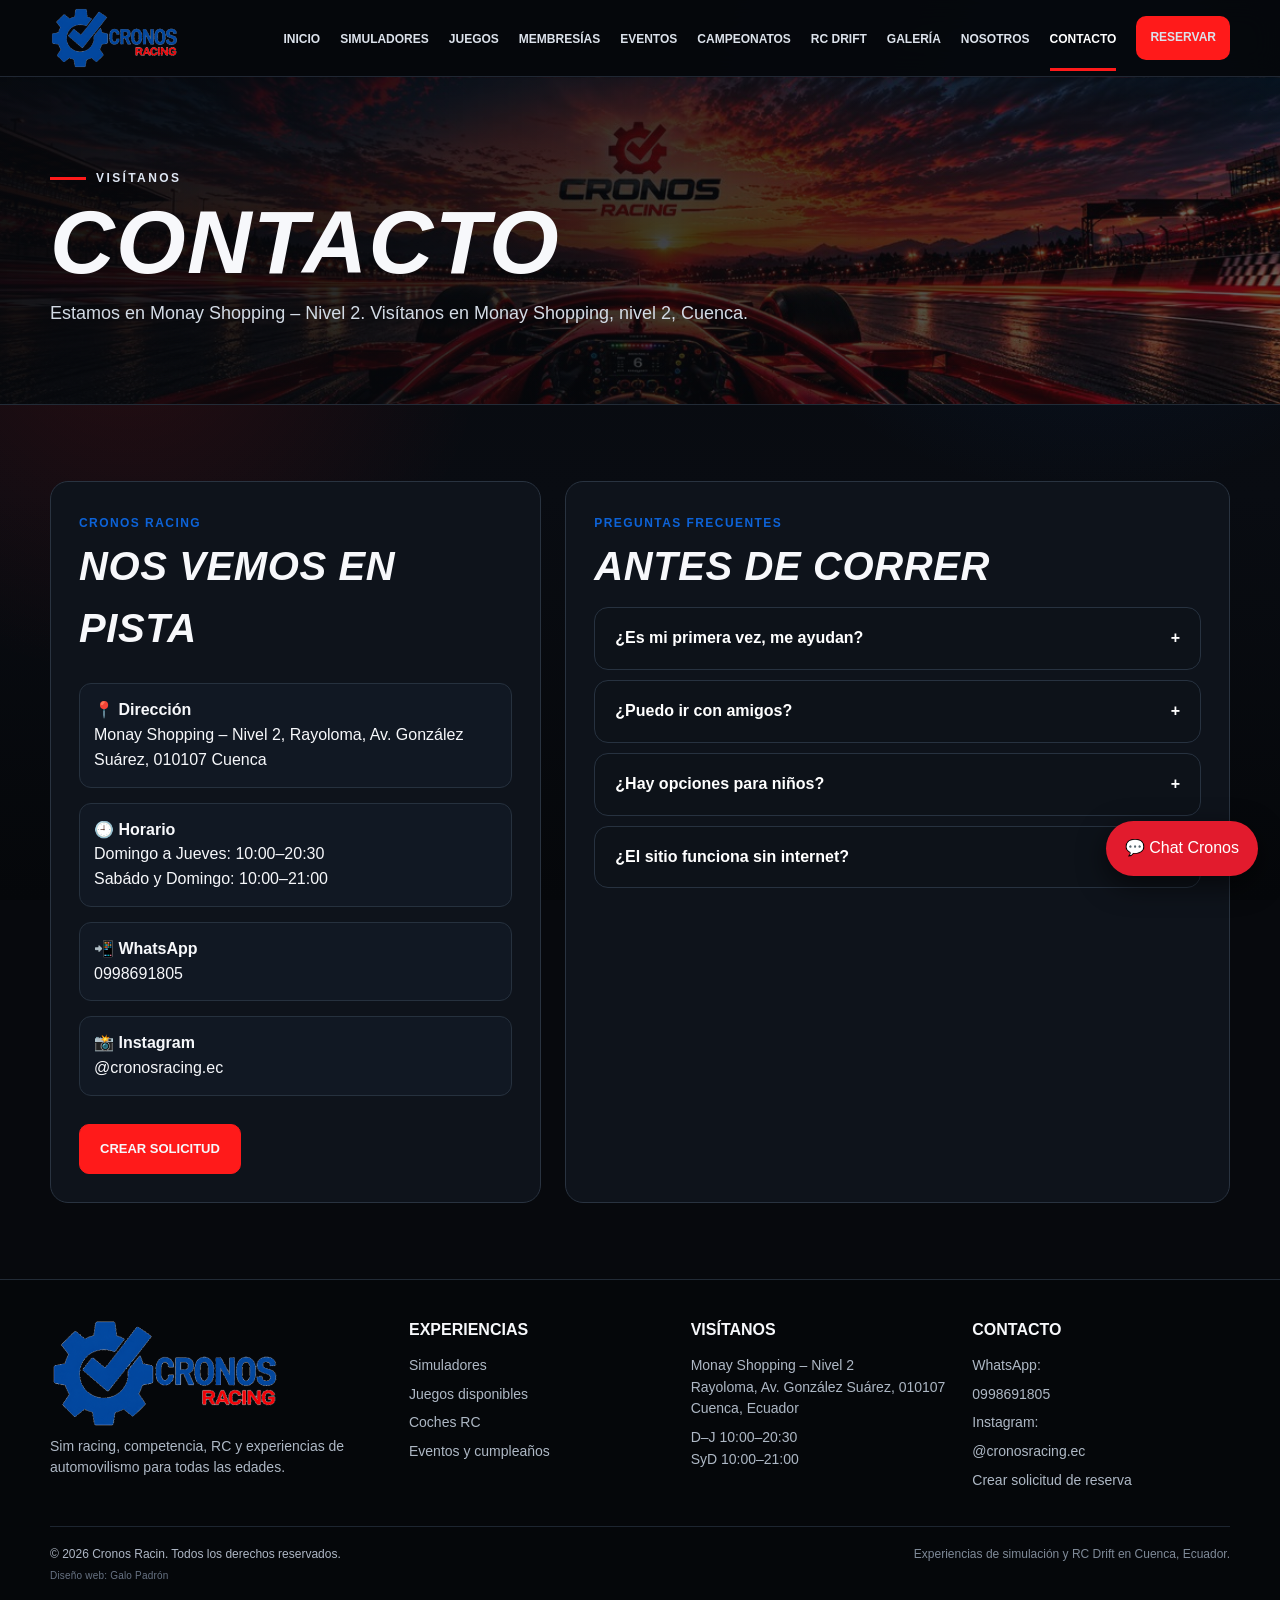
==== commit 8287552f: "Update contacto.html" ====
--- a/sitio/contacto.html
+++ b/sitio/contacto.html
@@ -46,8 +46,11 @@
     <div><h4>Visítanos</h4><p>Monay Shopping – Nivel 2<br>Rayoloma, Av. González Suárez, 010107 Cuenca, Ecuador</p><p>D–J 10:00–20:30<br>SyD 10:00–21:00</p></div>
     <div><h4>Contacto</h4><p>WhatsApp: <a href="https://wa.me/593998691805" target="_blank" rel="noopener noreferrer">0998691805</a></p><p>Instagram: <a href="https://www.instagram.com/cronosracing.ec/" target="_blank" rel="noopener noreferrer">@cronosracing.ec</a></p><a href="reservar.html">Crear solicitud de reserva</a></div>
   </div>
-  <div class="container footer-bottom">
-    <span>© 2026 Cronos Racing</span>
+  <div class="container footer-bottom">    
+<div class="copyright-cronos">
+  <span>© 2026 Cronos Racin. Todos los derechos reservados.</span>
+  <small>Diseño web: Galo Padrón</small>
+</div>
     <span>Experiencias de simulación y RC Drift en Cuenca, Ecuador.</span>
   </div>
 </footer>
--- a/sitio/assets/css/styles.css
+++ b/sitio/assets/css/styles.css
@@ -561,3 +561,22 @@
     gap: 8px;
   }
 }
+
+/* Derechos reservados y crédito web */
+.copyright-cronos {
+  display: flex;
+  flex-direction: column;
+  gap: 4px;
+}
+
+.copyright-cronos span {
+  font-size: 12px;
+  color: #aeb7c5;
+}
+
+.copyright-cronos small {
+  font-size: 10px;
+  color: #687384;
+  font-weight: 400;
+  letter-spacing: 0.2px;
+}
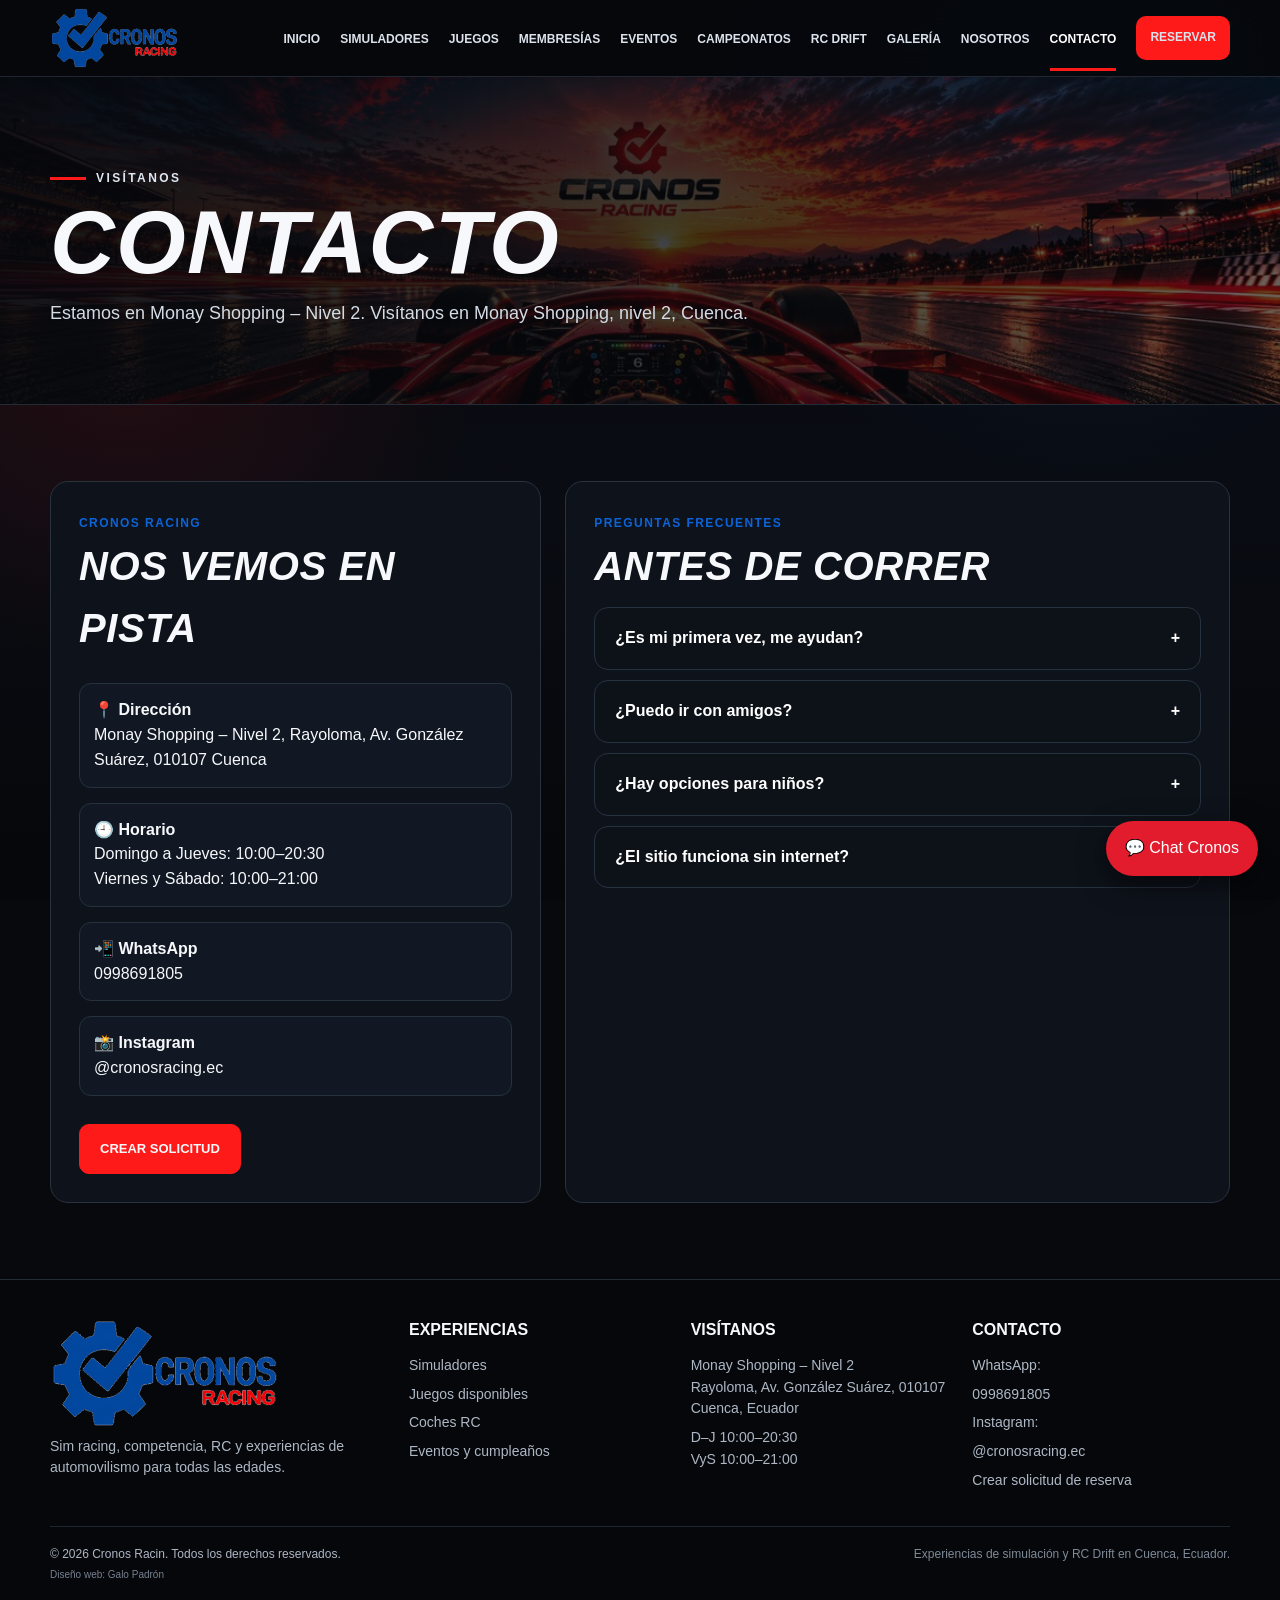
==== commit d490a6d3: "Update contacto.html" ====
--- a/sitio/contacto.html
+++ b/sitio/contacto.html
@@ -26,7 +26,7 @@
 
 <section class="page-hero"><div class="container"><span class="eyebrow">Visítanos</span><h1>Contacto</h1><p>Estamos en Monay Shopping – Nivel 2. Visítanos en Monay Shopping, nivel 2, Cuenca.</p></div></section>
 <section class="section"><div class="container contact-grid">
-<div class="contact-card"><span class="kicker">Cronos Racing</span><h2>Nos vemos en pista</h2><div class="contact-list"><div><b>📍 Dirección</b><br>Monay Shopping – Nivel 2, Rayoloma, Av. González Suárez, 010107 Cuenca</div><div><b>🕘 Horario</b><br>Domingo a Jueves: 10:00–20:30<br>Sabádo y Domingo: 10:00–21:00</div><div><b>📲 WhatsApp</b><br><a href="https://wa.me/593998691805" target="_blank" rel="noopener noreferrer">0998691805</a></div><div><b>📸 Instagram</b><br><a href="https://www.instagram.com/cronosracing.ec/" target="_blank" rel="noopener noreferrer">@cronosracing.ec</a></div></div><div class="btns"><a class="btn primary" href="reservar.html">Crear solicitud</a></div></div>
+<div class="contact-card"><span class="kicker">Cronos Racing</span><h2>Nos vemos en pista</h2><div class="contact-list"><div><b>📍 Dirección</b><br>Monay Shopping – Nivel 2, Rayoloma, Av. González Suárez, 010107 Cuenca</div><div><b>🕘 Horario</b><br>Domingo a Jueves: 10:00–20:30<br>Viernes y Sábado: 10:00–21:00</div><div><b>📲 WhatsApp</b><br><a href="https://wa.me/593998691805" target="_blank" rel="noopener noreferrer">0998691805</a></div><div><b>📸 Instagram</b><br><a href="https://www.instagram.com/cronosracing.ec/" target="_blank" rel="noopener noreferrer">@cronosracing.ec</a></div></div><div class="btns"><a class="btn primary" href="reservar.html">Crear solicitud</a></div></div>
 <div class="form-card"><span class="kicker">Preguntas frecuentes</span><h2>Antes de correr</h2><div class="faq">
 <div class="faq-item"><button class="faq-q">¿Es mi primera vez, me ayudan? <span>+</span></button><div class="faq-a">Sí. El equipo te ayuda a elegir auto, pista y configuración.</div></div>
 <div class="faq-item"><button class="faq-q">¿Puedo ir con amigos? <span>+</span></button><div class="faq-a">Sí. Pueden comparar tiempos o armar una competencia entre ustedes.</div></div>
@@ -43,7 +43,7 @@
       <p>Sim racing, competencia, RC y experiencias de automovilismo para todas las edades.</p>
     </div>
     <div><h4>Experiencias</h4><a href="simuladores.html">Simuladores</a><a href="juegos.html">Juegos disponibles</a><a href="rc-drift.html">Coches RC</a><a href="eventos.html">Eventos y cumpleaños</a></div>
-    <div><h4>Visítanos</h4><p>Monay Shopping – Nivel 2<br>Rayoloma, Av. González Suárez, 010107 Cuenca, Ecuador</p><p>D–J 10:00–20:30<br>SyD 10:00–21:00</p></div>
+    <div><h4>Visítanos</h4><p>Monay Shopping – Nivel 2<br>Rayoloma, Av. González Suárez, 010107 Cuenca, Ecuador</p><p>D–J 10:00–20:30<br>VyS 10:00–21:00</p></div>
     <div><h4>Contacto</h4><p>WhatsApp: <a href="https://wa.me/593998691805" target="_blank" rel="noopener noreferrer">0998691805</a></p><p>Instagram: <a href="https://www.instagram.com/cronosracing.ec/" target="_blank" rel="noopener noreferrer">@cronosracing.ec</a></p><a href="reservar.html">Crear solicitud de reserva</a></div>
   </div>
   <div class="container footer-bottom">    
--- a/sitio/assets/css/styles.css
+++ b/sitio/assets/css/styles.css
@@ -562,11 +562,11 @@
   }
 }
 
-/* Derechos reservados y crédito web */
+
 .copyright-cronos {
   display: flex;
   flex-direction: column;
-  gap: 4px;
+  gap: 3px;
 }
 
 .copyright-cronos span {
@@ -576,7 +576,6 @@
 
 .copyright-cronos small {
   font-size: 10px;
-  color: #687384;
+  color: #778293;
   font-weight: 400;
-  letter-spacing: 0.2px;
-}
+}
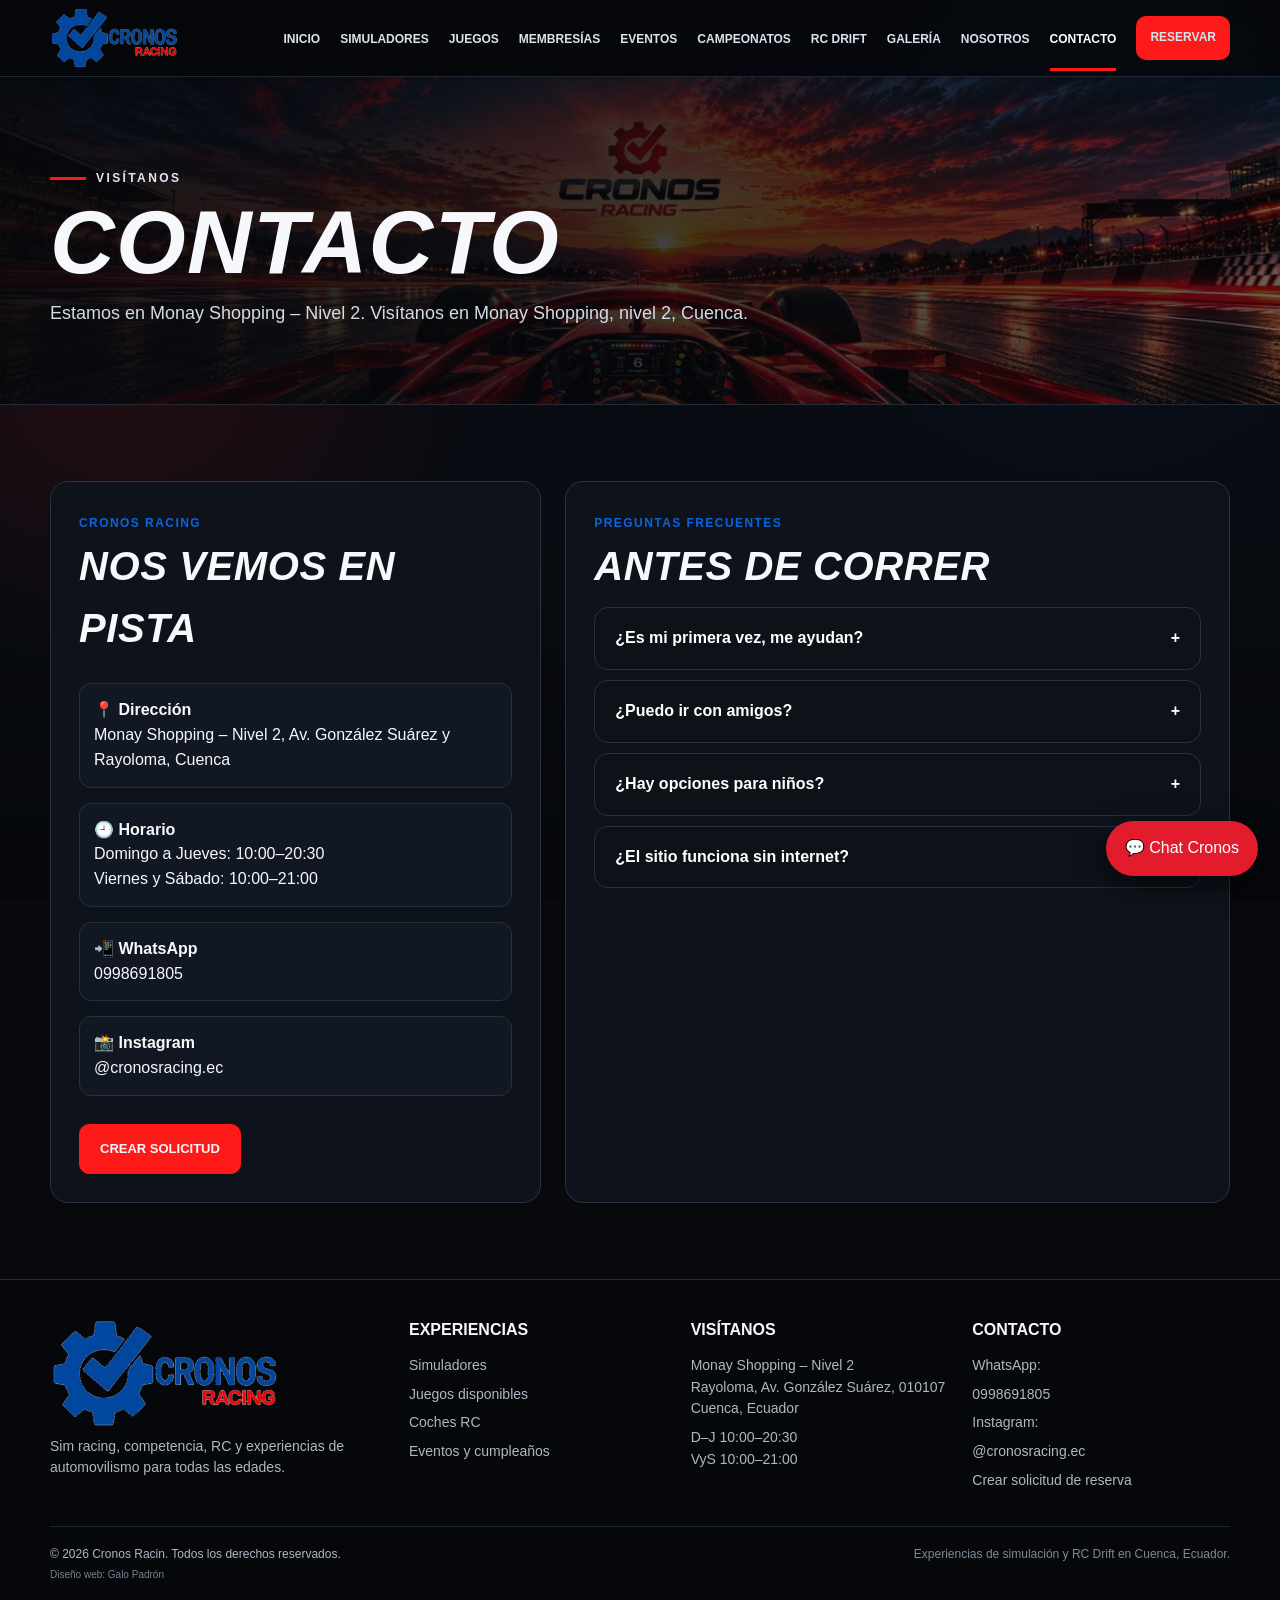
==== commit d980e9fc: "Update contact information for Cronos Racing" ====
--- a/sitio/contacto.html
+++ b/sitio/contacto.html
@@ -26,7 +26,7 @@
 
 <section class="page-hero"><div class="container"><span class="eyebrow">Visítanos</span><h1>Contacto</h1><p>Estamos en Monay Shopping – Nivel 2. Visítanos en Monay Shopping, nivel 2, Cuenca.</p></div></section>
 <section class="section"><div class="container contact-grid">
-<div class="contact-card"><span class="kicker">Cronos Racing</span><h2>Nos vemos en pista</h2><div class="contact-list"><div><b>📍 Dirección</b><br>Monay Shopping – Nivel 2, Rayoloma, Av. González Suárez, 010107 Cuenca</div><div><b>🕘 Horario</b><br>Domingo a Jueves: 10:00–20:30<br>Viernes y Sábado: 10:00–21:00</div><div><b>📲 WhatsApp</b><br><a href="https://wa.me/593998691805" target="_blank" rel="noopener noreferrer">0998691805</a></div><div><b>📸 Instagram</b><br><a href="https://www.instagram.com/cronosracing.ec/" target="_blank" rel="noopener noreferrer">@cronosracing.ec</a></div></div><div class="btns"><a class="btn primary" href="reservar.html">Crear solicitud</a></div></div>
+<div class="contact-card"><span class="kicker">Cronos Racing</span><h2>Nos vemos en pista</h2><div class="contact-list"><div><b>📍 Dirección</b><br>Monay Shopping – Nivel 2, Av. González Suárez y Rayoloma, Cuenca</div><div><b>🕘 Horario</b><br>Domingo a Jueves: 10:00–20:30<br>Viernes y Sábado: 10:00–21:00</div><div><b>📲 WhatsApp</b><br><a href="https://wa.me/593998691805" target="_blank" rel="noopener noreferrer">0998691805</a></div><div><b>📸 Instagram</b><br><a href="https://www.instagram.com/cronosracing.ec/" target="_blank" rel="noopener noreferrer">@cronosracing.ec</a></div></div><div class="btns"><a class="btn primary" href="reservar.html">Crear solicitud</a></div></div>
 <div class="form-card"><span class="kicker">Preguntas frecuentes</span><h2>Antes de correr</h2><div class="faq">
 <div class="faq-item"><button class="faq-q">¿Es mi primera vez, me ayudan? <span>+</span></button><div class="faq-a">Sí. El equipo te ayuda a elegir auto, pista y configuración.</div></div>
 <div class="faq-item"><button class="faq-q">¿Puedo ir con amigos? <span>+</span></button><div class="faq-a">Sí. Pueden comparar tiempos o armar una competencia entre ustedes.</div></div>
